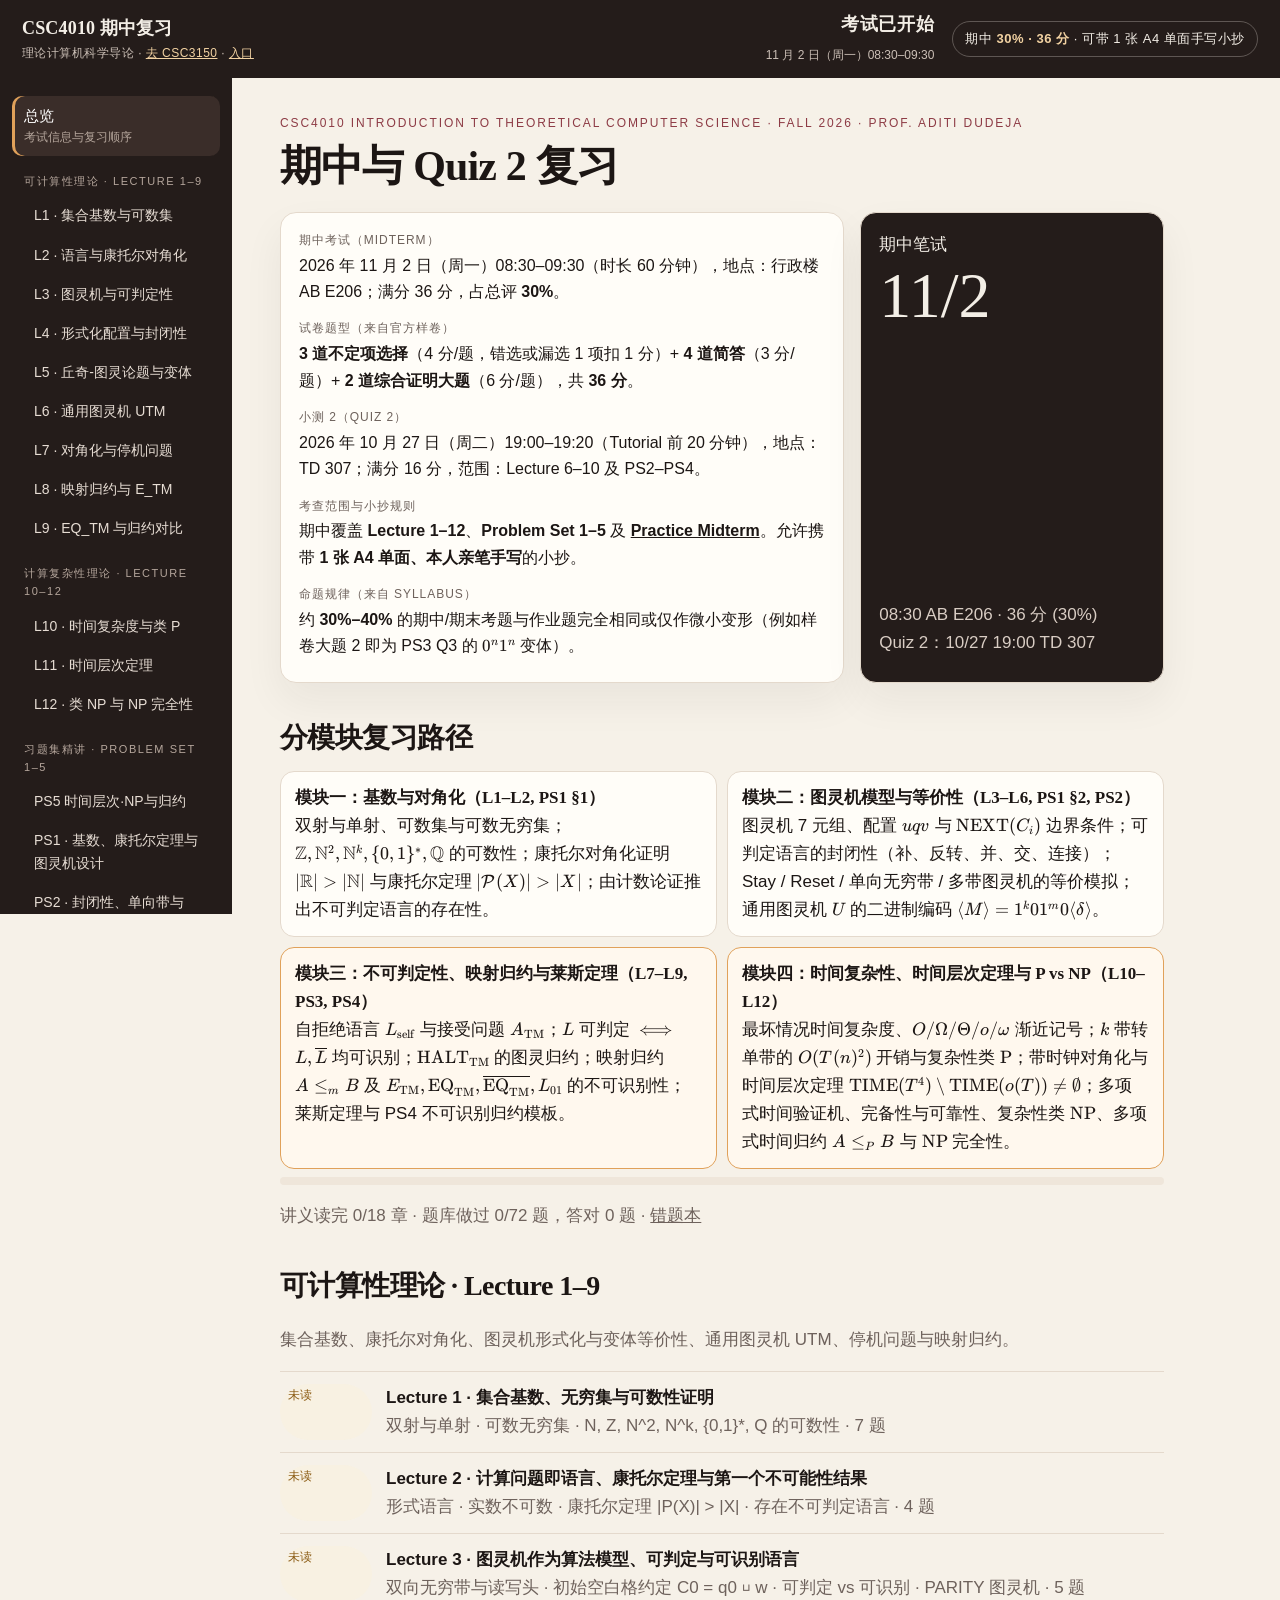
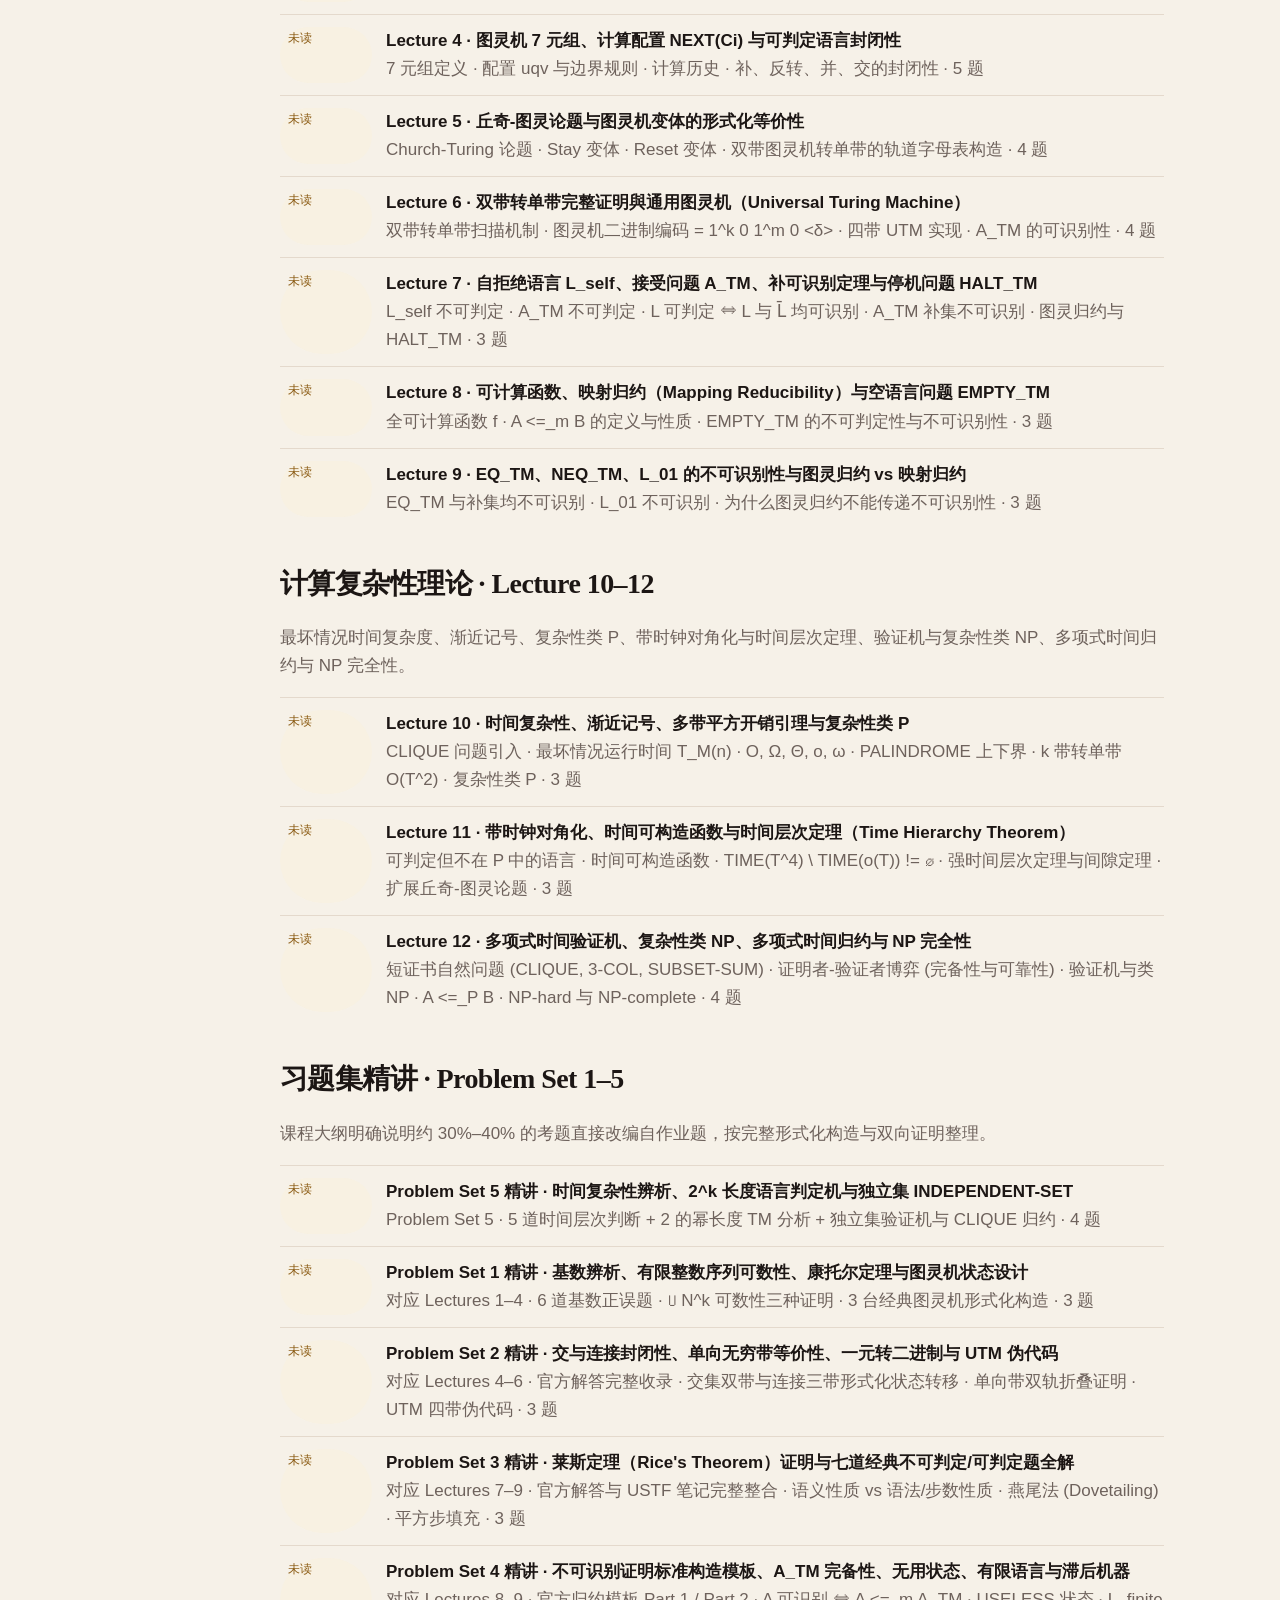
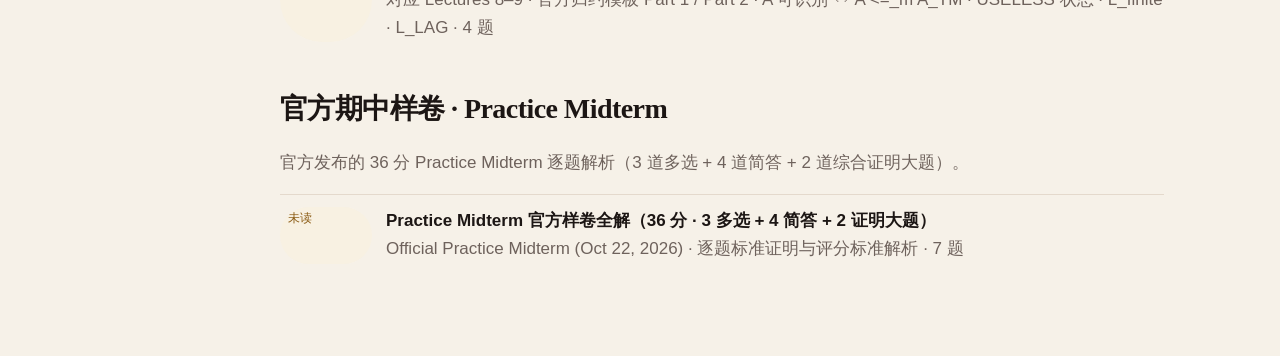
==== 4010/index.html @ 6d979951 "Midterm review site for CSC4010 and CSC3150 - CSC4010: Lecture 1-12 notes, PS1-PS5, Practice Midterm" ====
<!DOCTYPE html>
<html lang="zh-CN">
<head>
  <meta charset="utf-8">
  <meta name="viewport" content="width=device-width, initial-scale=1">
  <title>期中复习</title>
  <link rel="stylesheet" href="../shared/katex/katex.min.css">
  <link rel="stylesheet" href="../shared/site.css">
</head>
<body>
  <header class="topbar">
    <div class="brand" id="brand"></div>
    <div class="countdown" id="countdown"></div>
    <div class="seat" id="seat"></div>
  </header>
  <div class="shell">
    <nav class="nav" id="nav"></nav>
    <main id="main"></main>
  </div>
  <script src="../shared/katex/katex.min.js"></script>
  <script src="../shared/katex/contrib/auto-render.min.js"></script>
  <script src="../shared/engine.js"></script>
  <script src="data/course.js"></script>
  <script src="data/l01.js"></script>
  <script src="data/l02.js"></script>
  <script src="data/l03.js"></script>
  <script src="data/l04.js"></script>
  <script src="data/l05.js"></script>
  <script src="data/l06.js"></script>
  <script src="data/l07.js"></script>
  <script src="data/l08.js"></script>
  <script src="data/l09.js"></script>
  <script src="data/l10.js"></script>
  <script src="data/l11.js"></script>
  <script src="data/l12.js"></script>
  <script src="data/ps1.js"></script>
  <script src="data/ps2.js"></script>
  <script src="data/ps3.js"></script>
  <script src="data/ps4.js"></script>
  <script src="data/ps5.js"></script>
  <script src="data/sample.js"></script>
  <script>Review.start();</script>
</body>
</html>
---- shared/site.css ----
:root {
  --ink: #1c1614;
  --muted: #6e625c;
  --paper: #f6f1e8;
  --paper-2: #fffdf8;
  --line: #e4d9cc;
  --rail: #241c1a;
  --rail-2: #322824;
  --cream: #f3eee6;
  --wine: #8d3b45;
  --wine-soft: #f8ecec;
  --moss: #2c5c50;
  --moss-soft: #e6f1ed;
  --amber: #8a5a12;
  --amber-soft: #f8f1e2;
  --serif: "Iowan Old Style", Palatino, "Palatino Linotype", "Songti SC", "STSong", serif;
  --sans: "Avenir Next", "PingFang SC", "Hiragino Sans GB", "Noto Sans SC", sans-serif;
  --mono: "SF Mono", "IBM Plex Mono", ui-monospace, monospace;
  --shadow: 0 18px 40px rgba(36, 28, 26, 0.06);
}

* { box-sizing: border-box; }
html { scroll-behavior: smooth; }
body {
  margin: 0;
  color: var(--ink);
  background: var(--paper);
  font-family: var(--sans);
  font-size: 17px;
  line-height: 1.65;
}
button, input { font: inherit; }
a { color: inherit; }
.katex { font-size: 1.05em; }

.topbar {
  position: sticky;
  top: 0;
  z-index: 20;
  display: flex;
  align-items: center;
  gap: 18px;
  min-height: 64px;
  padding: 10px 22px;
  background: var(--rail);
  color: var(--cream);
}
.brand {
  display: flex;
  flex-direction: column;
  min-width: 180px;
}
.brand b {
  font-family: var(--serif);
  font-size: 18px;
  font-weight: 600;
  letter-spacing: 0.01em;
}
.brand span { color: #cbbfb6; font-size: 12px; letter-spacing: 0.04em; }
.brand a { color: #f2d2a2; }
.countdown {
  margin-left: auto;
  text-align: right;
}
.countdown strong {
  display: block;
  font-variant-numeric: tabular-nums;
  font-size: 18px;
  letter-spacing: 0.04em;
}
.countdown span { color: #cbbfb6; font-size: 12px; }
.seat {
  border: 1px solid rgba(243, 238, 230, 0.28);
  border-radius: 999px;
  padding: 6px 12px;
  font-size: 13px;
  letter-spacing: 0.04em;
}
.seat b { color: #f2d2a2; }

.shell { display: grid; grid-template-columns: 232px 1fr; min-height: calc(100vh - 64px); }
.nav {
  background: var(--rail);
  color: var(--cream);
  padding: 18px 12px 32px;
  position: sticky;
  top: 64px;
  height: calc(100vh - 64px);
  overflow: auto;
}
.nav a {
  display: block;
  text-decoration: none;
  border-radius: 10px;
  padding: 8px 12px;
  color: #e7ddd4;
  font-size: 15px;
}
.nav a small { display: block; color: #b5a69c; font-size: 12px; }
.nav a:hover { background: var(--rail-2); }
.nav a.active { background: #3a2d29; color: white; box-shadow: inset 3px 0 0 #e0a15a; }
.nav .group {
  margin: 16px 12px 6px;
  color: #b5a69c;
  font-size: 11px;
  letter-spacing: 0.14em;
  text-transform: uppercase;
}
.nav a.sub { padding-left: 22px; font-size: 14px; }

main { padding: 36px 48px 80px; max-width: 980px; }
.kicker {
  margin: 0 0 8px;
  color: var(--wine);
  font-size: 12px;
  letter-spacing: 0.16em;
  text-transform: uppercase;
}
h1, h2, h3 { font-family: var(--serif); font-weight: 600; letter-spacing: -0.02em; }
h1 { font-size: 42px; line-height: 1.15; margin: 0 0 12px; }
h2 { font-size: 28px; margin: 32px 0 10px; }
h3 { font-size: 20px; margin: 22px 0 8px; }
.lede { font-size: 19px; color: #3d342f; max-width: 68ch; }
.muted { color: var(--muted); }

.facts {
  display: grid;
  grid-template-columns: 1.3fr 0.7fr;
  gap: 16px;
  margin: 22px 0;
}
.card {
  background: var(--paper-2);
  border: 1px solid var(--line);
  border-radius: 16px;
  padding: 18px 18px 8px;
  box-shadow: var(--shadow);
}
.card dl { margin: 0; }
.card dt { color: var(--muted); font-size: 12px; letter-spacing: 0.08em; text-transform: uppercase; }
.card dd { margin: 2px 0 14px; font-size: 16px; }
.seat-card {
  background: var(--rail);
  color: var(--cream);
  display: flex;
  flex-direction: column;
  justify-content: space-between;
  min-height: 180px;
}
.seat-card .big {
  font-family: var(--serif);
  font-size: 64px;
  line-height: 0.9;
  margin: 8px 0;
}
.seat-card p { color: #d9cdc4; margin-top: 0; }

.timeline { list-style: none; margin: 8px 0 0; padding: 0; }
.timeline li {
  display: grid;
  grid-template-columns: 92px 1fr;
  gap: 14px;
  padding: 12px 0;
  border-top: 1px solid var(--line);
}
.timeline a { text-decoration: none; }
.timeline a:hover b { color: var(--wine); }
.tag {
  display: inline-block;
  border-radius: 999px;
  padding: 2px 8px;
  font-size: 12px;
  background: var(--moss-soft);
  color: var(--moss);
}
.tag.warn { background: var(--amber-soft); color: var(--amber); }
.tag.out { background: #eee; color: #777; }

.plan { display: grid; grid-template-columns: 1fr 1fr; gap: 10px; margin-top: 8px; }
.plan article {
  border: 1px solid var(--line);
  border-radius: 14px;
  padding: 12px 14px;
  background: var(--paper-2);
}
.plan b { display: block; font-family: var(--serif); }
.plan .today { border-color: #e0a15a; background: #fff8ee; }

.note h2 { margin-top: 8px; }
.note h3 { border-top: 1px solid var(--line); padding-top: 18px; }
.callout {
  border-radius: 14px;
  padding: 12px 14px;
  margin: 14px 0;
}
.callout.must { background: var(--moss-soft); }
.callout.trap { background: var(--wine-soft); }
.callout.ex { background: var(--amber-soft); }
.callout strong { font-family: var(--serif); }
.note ul { padding-left: 1.2em; }
.note li { margin: 4px 0; }
.formula {
  overflow-x: auto;
  padding: 4px 0 8px;
}

.toolbar { display: flex; flex-wrap: wrap; gap: 8px; margin: 14px 0 18px; }
.toolbar button, .btn {
  border: 1px solid var(--line);
  background: var(--paper-2);
  color: var(--ink);
  border-radius: 999px;
  padding: 7px 12px;
  cursor: pointer;
  text-decoration: none;
  display: inline-block;
}
.toolbar button.active, .btn.primary {
  background: var(--ink);
  color: var(--cream);
  border-color: var(--ink);
}
.btn.primary { padding: 10px 16px; }
.btn.ghost { background: transparent; }

.q {
  background: var(--paper-2);
  border: 1px solid var(--line);
  border-radius: 18px;
  padding: 20px;
  box-shadow: var(--shadow);
}
.q-meta { color: var(--muted); font-size: 13px; letter-spacing: 0.06em; }
.choices { display: flex; flex-direction: column; gap: 8px; margin: 14px 0; }
.choice {
  display: flex;
  gap: 10px;
  align-items: flex-start;
  border: 1px solid var(--line);
  border-radius: 12px;
  padding: 10px 12px;
  cursor: pointer;
  background: #fff;
}
.choice.good { border-color: var(--moss); background: var(--moss-soft); }
.choice.bad { border-color: var(--wine); background: var(--wine-soft); }
.why {
  border-top: 1px solid var(--line);
  margin-top: 8px;
  padding-top: 10px;
}
.q-nav { display: flex; justify-content: space-between; gap: 8px; margin-top: 14px; }
.dots { display: flex; flex-wrap: wrap; gap: 6px; margin: 8px 0 14px; }
.dots button {
  width: 28px; height: 28px; border-radius: 8px;
  border: 1px solid var(--line); background: white; cursor: pointer;
}
.dots button.on { outline: 2px solid var(--ink); }
.dots button.ok { background: var(--moss-soft); }
.dots button.no { background: var(--wine-soft); }

.cardface {
  min-height: 240px;
  border-radius: 18px;
  background: var(--paper-2);
  border: 1px solid var(--line);
  box-shadow: var(--shadow);
  padding: 28px;
  display: flex;
  align-items: center;
  justify-content: center;
  text-align: center;
  cursor: pointer;
}
.cardface .back { color: #3d342f; }
.card-actions { display: flex; gap: 8px; margin-top: 12px; }

.sheet {
  background: white;
  border: 1px solid var(--line);
  border-radius: 16px;
  padding: 22px 22px 8px;
}
.sheet-grid { columns: 2; column-gap: 28px; }
.sheet h3 { break-after: avoid; }
.sheet p, .sheet li { break-inside: avoid; }

.progress {
  height: 8px; background: #efe6da; border-radius: 99px; overflow: hidden; margin: 8px 0 16px;
}
.progress span { display: block; height: 100%; background: var(--moss); }

@media (max-width: 860px) {
  .shell { grid-template-columns: 1fr; }
  .nav { position: sticky; top: 64px; height: auto; display: flex; gap: 4px; overflow: auto; padding: 8px; }
  .nav .group { display: none; }
  .nav a { white-space: nowrap; }
  .nav a small { display: none; }
  main { padding: 22px 16px 64px; }
  h1 { font-size: 32px; }
  .facts, .plan, .sheet-grid { grid-template-columns: 1fr; columns: 1; }
  .topbar { flex-wrap: wrap; }
  .countdown { margin-left: 0; text-align: left; }
}

@media print {
  .topbar, .nav, .toolbar, .no-print { display: none !important; }
  body { background: white; }
  .shell { display: block; }
  main { max-width: none; padding: 0; }
  .sheet { border: none; box-shadow: none; }
}

/* --- shared engine additions --- */
.nav a.read::after { content: " ✓"; color: #9fc5b6; font-size: 12px; }
.sources { display: flex; flex-wrap: wrap; gap: 6px; align-items: center; color: var(--muted); font-size: 14px; }
.sources a {
  border: 1px solid var(--line); border-radius: 999px; padding: 2px 10px;
  background: var(--paper-2); text-decoration: none; font-size: 13px;
}
.sources a:hover { border-color: var(--ink); }
.toc {
  background: var(--paper-2); border: 1px solid var(--line); border-radius: 14px;
  padding: 12px 16px; margin: 16px 0 8px; font-size: 15px;
}
.toc b { font-family: var(--serif); }
.toc ol { margin: 6px 0 0; padding-left: 1.4em; columns: 2; column-gap: 24px; }
.toc a { text-decoration: none; }
.toc a:hover { color: var(--wine); }
.note h2 { border-top: 2px solid var(--ink); padding-top: 14px; margin-top: 36px; scroll-margin-top: 80px; }
.note h2:first-child { margin-top: 8px; }
.note h3 { scroll-margin-top: 80px; }
.note table, .sheet table {
  border-collapse: collapse; margin: 12px 0; font-size: 15px; background: var(--paper-2);
  display: block; overflow-x: auto; max-width: 100%;
}
.note th, .note td, .sheet th, .sheet td { border: 1px solid var(--line); padding: 6px 10px; text-align: left; vertical-align: top; }
.note th, .sheet th { background: #f1e9de; font-weight: 600; }
.note pre, .sheet pre {
  background: #2a211e; color: #f3eee6; border-radius: 12px; padding: 12px 14px;
  overflow-x: auto; font: 14px/1.5 var(--mono); white-space: pre;
}
.note code { font-family: var(--mono); font-size: 0.9em; background: #efe6da; border-radius: 5px; padding: 1px 5px; }
.note pre code { background: none; padding: 0; }
details.solve {
  border: 1px solid var(--line); border-left: 4px solid var(--amber); border-radius: 12px;
  background: var(--paper-2); margin: 12px 0; padding: 0 14px;
}
details.solve > summary { cursor: pointer; padding: 10px 0; font-weight: 600; }
details.solve > summary::marker { color: var(--amber); }
details.solve[open] > summary { border-bottom: 1px dashed var(--line); margin-bottom: 8px; }
details.solve > div { padding-bottom: 10px; }
.callout p:last-child { margin-bottom: 4px; }
.callout ul { margin: 6px 0; }
.q-body { font-size: 18px; margin: 10px 0 4px; }
.q-body p { margin: 6px 0; }
.toolbar select {
  border: 1px solid var(--line); background: var(--paper-2); border-radius: 999px; padding: 7px 12px; font: inherit;
}
.chapter-end { border-top: 1px solid var(--line); padding-top: 18px; margin-top: 36px; }
.cardface > div { max-width: 60ch; font-size: 19px; }
.cardface.flipped { background: #fbf6ee; border-color: #d9c7ad; }
.card-actions { align-items: center; }
.sheet h3 { margin-top: 14px; }
.tm-tape { display: flex; gap: 6px; overflow-x: auto; padding: 10px 4px 14px; }
.tm-cell {
  min-width: 54px; border: 1px solid var(--line); border-radius: 10px;
  background: white; padding: 6px 8px; text-align: center;
  display: flex; flex-direction: column; align-items: center; gap: 2px;
}
.tm-cell small { color: var(--muted); font-size: 11px; font-family: var(--mono); }
.tm-cell b { font-family: var(--mono); font-size: 20px; }
.tm-cell span { font-size: 11px; color: var(--wine); font-family: var(--mono); min-height: 15px; }
.tm-cell.active { border: 2px solid var(--wine); background: var(--wine-soft); }
tr.tm-hit td { background: var(--moss-soft); }
tr.tm-next td { background: var(--amber-soft); }
@media (max-width: 860px) { .toc ol { columns: 1; } }
@media print { .toc, .sources, .chapter-end { display: none !important; } details.solve { border: none; } }
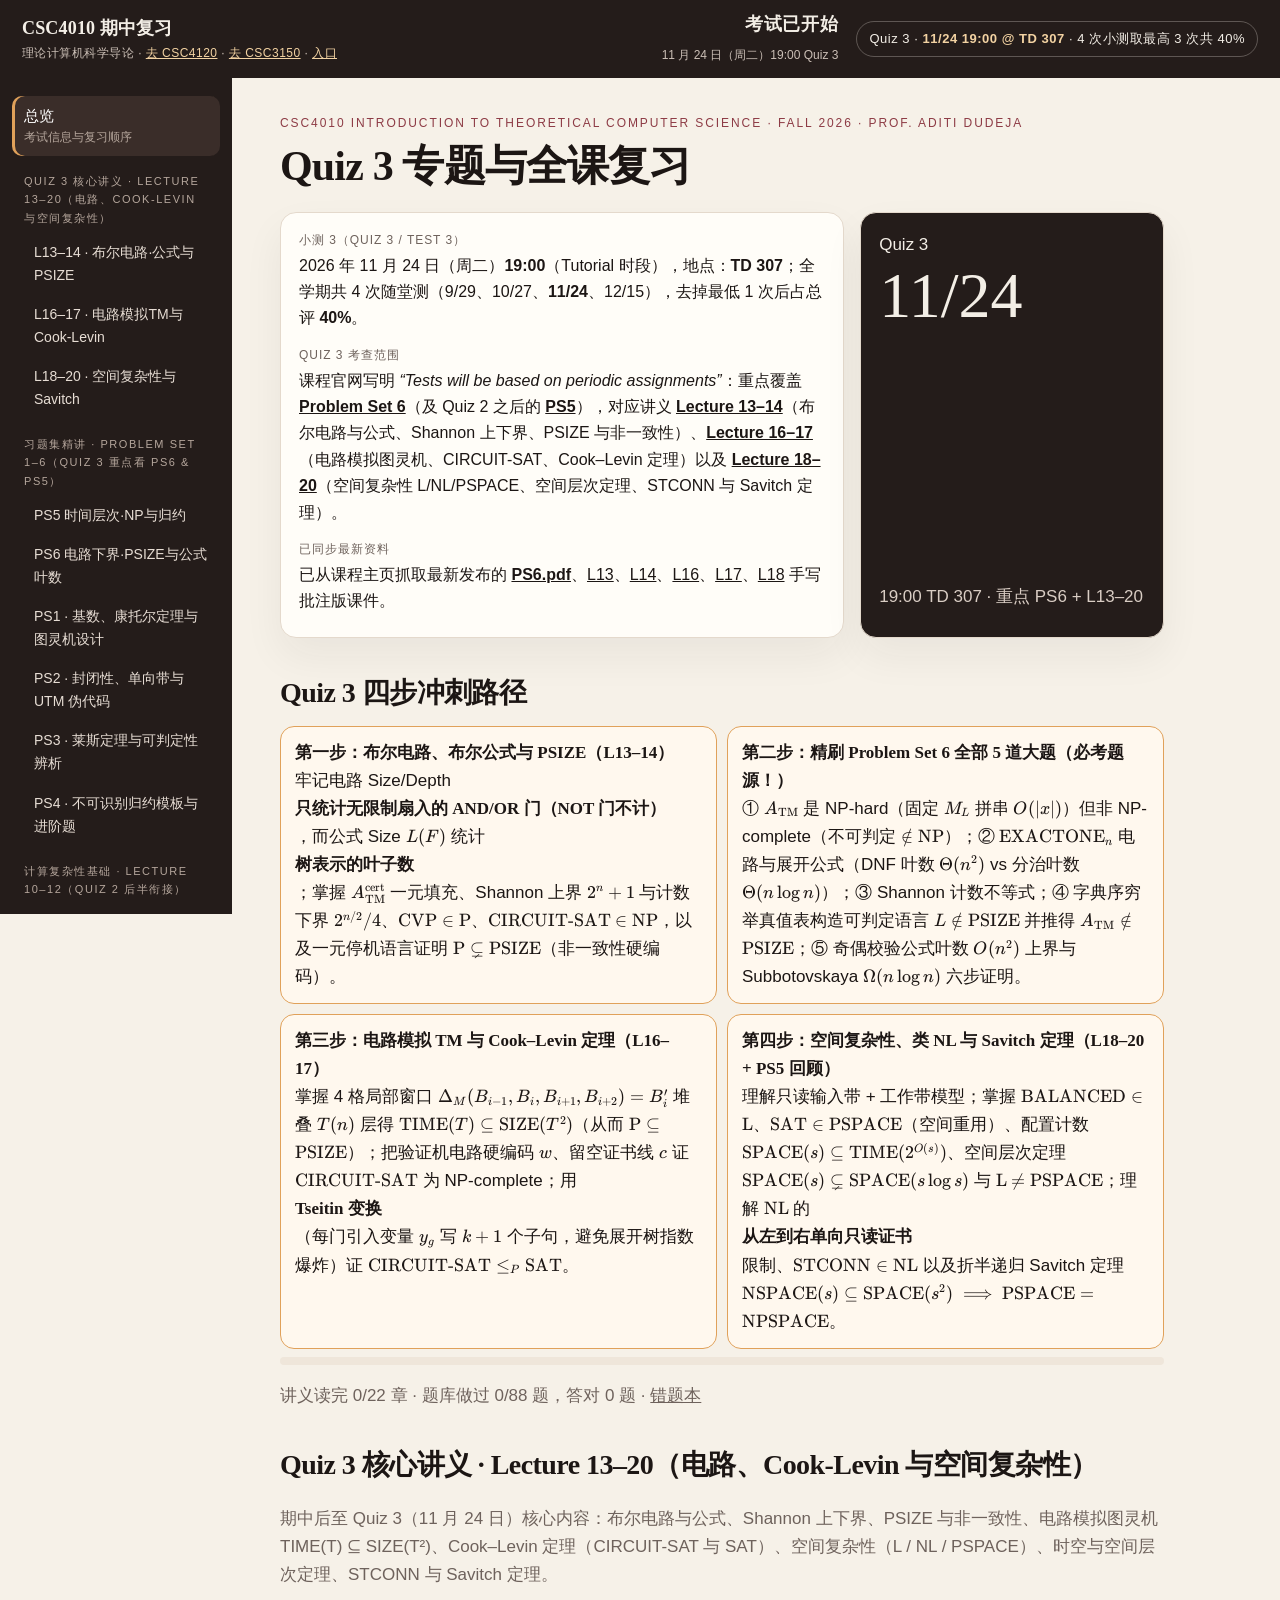
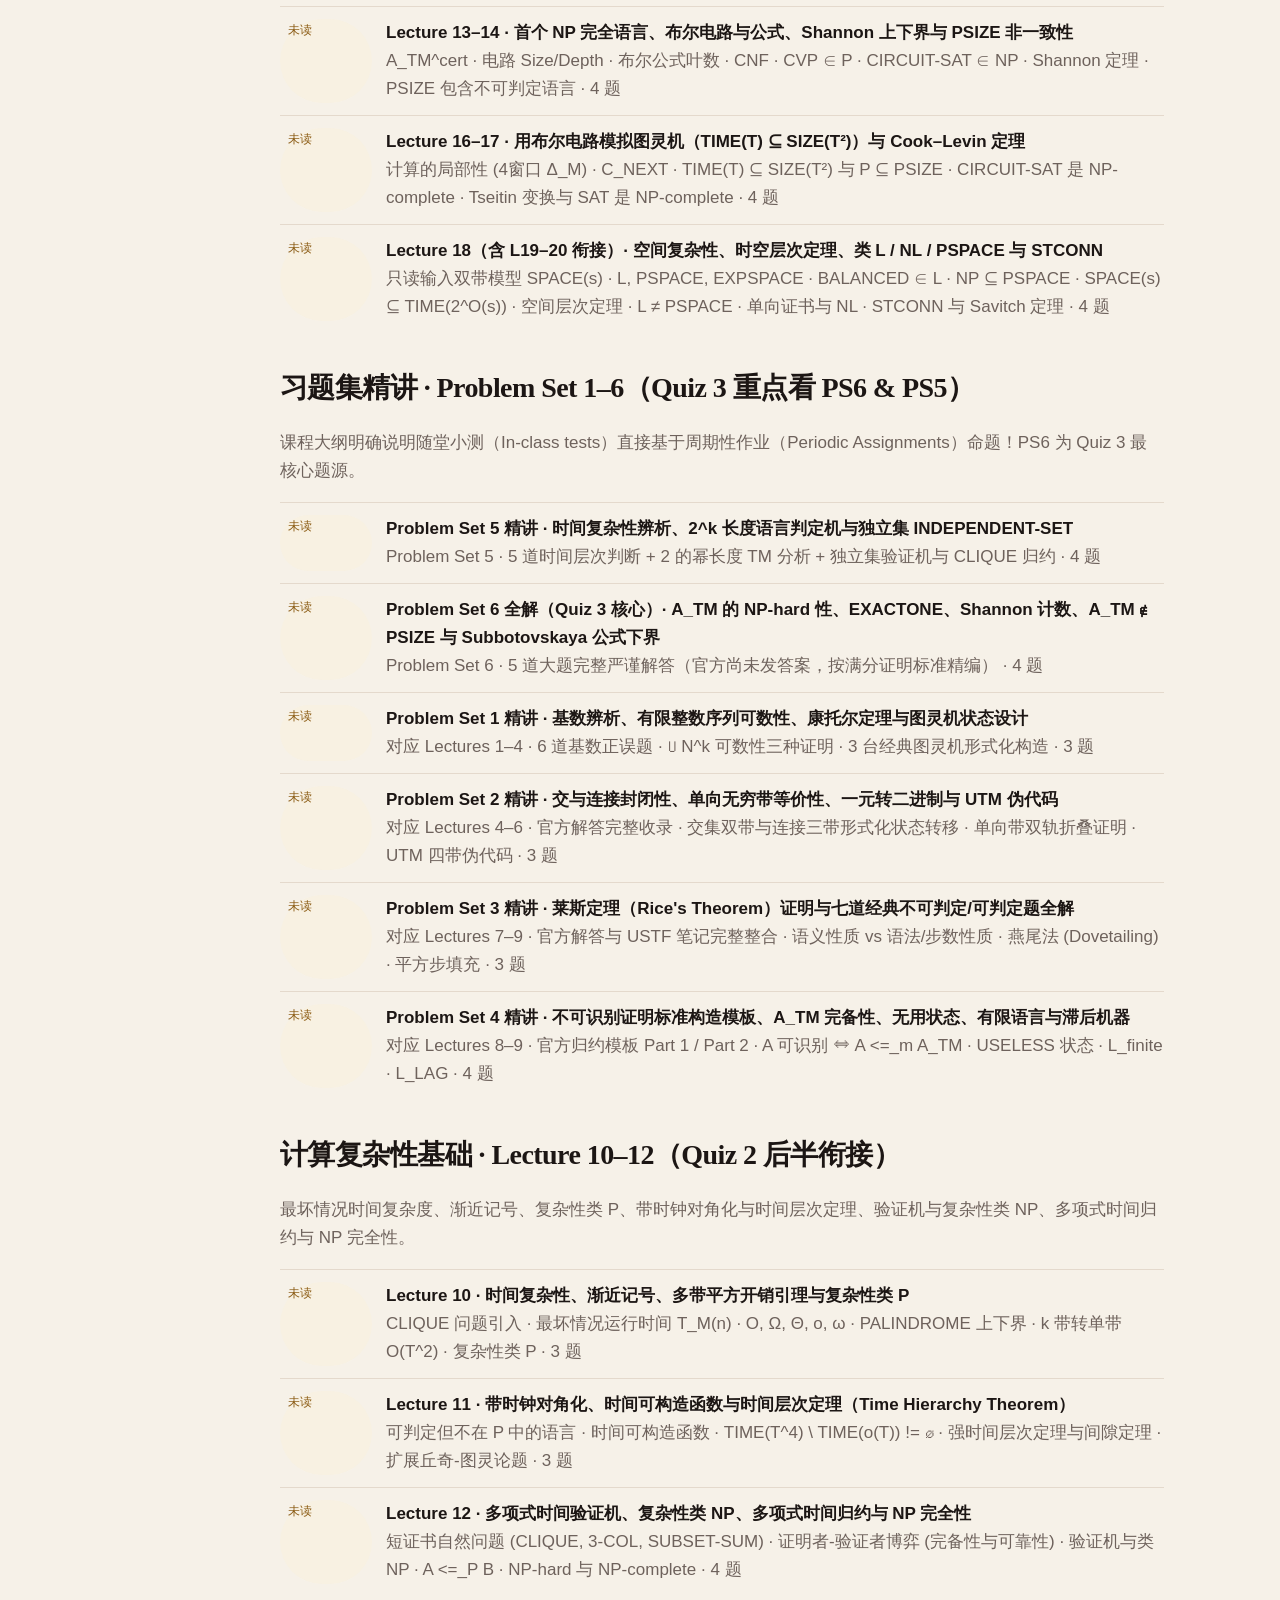
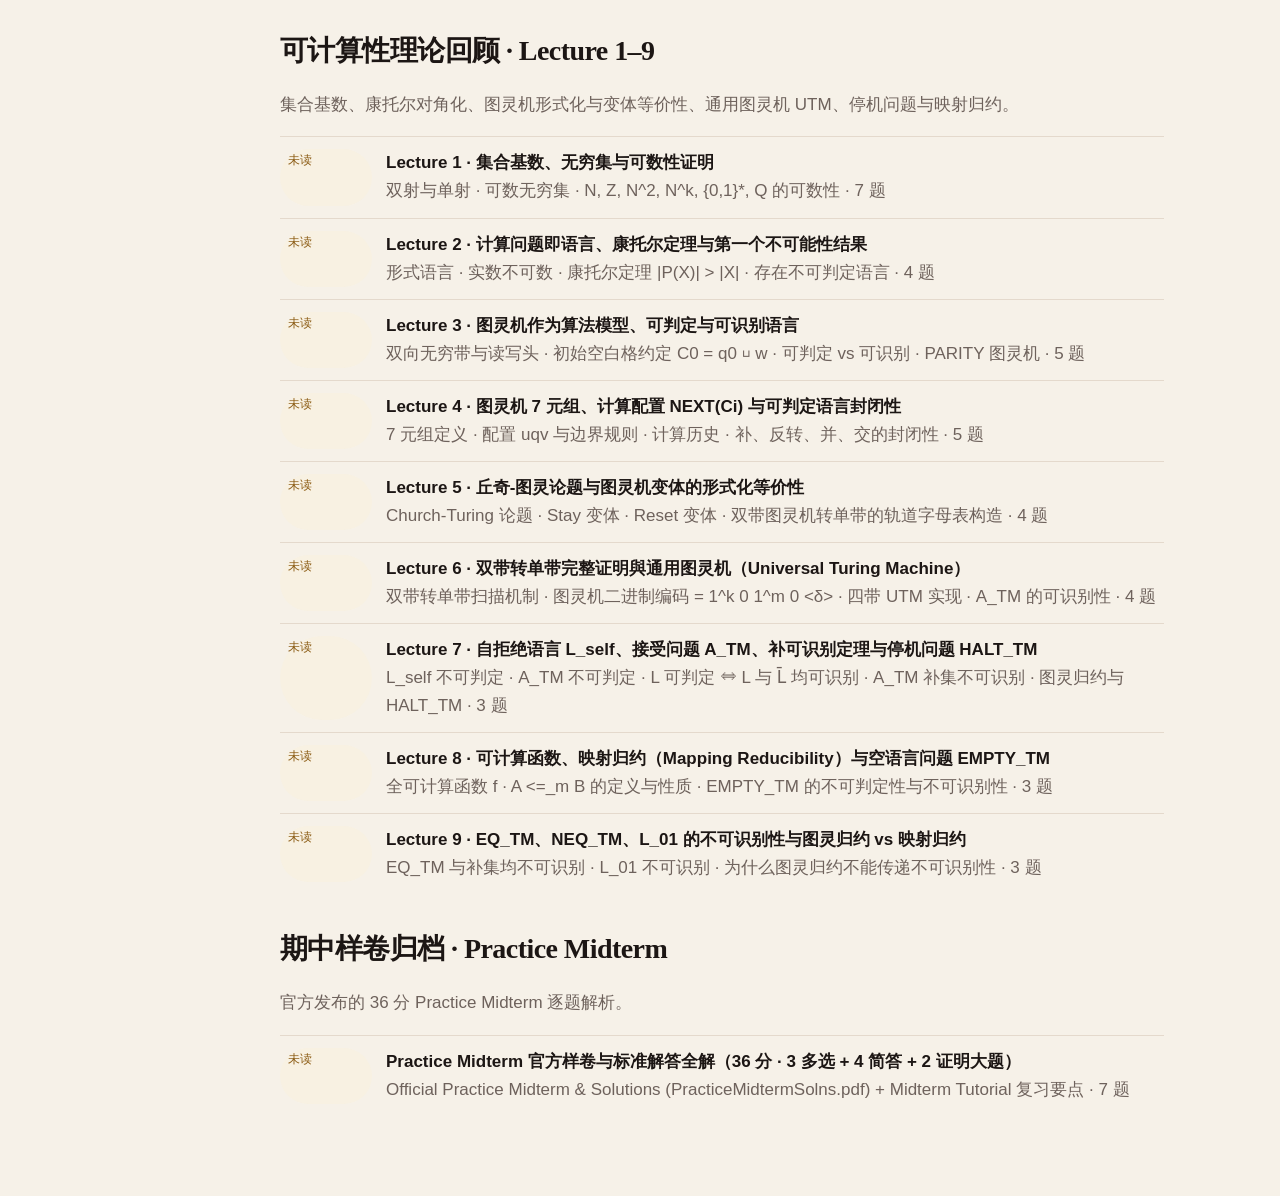
==== commit 8f673dfa: "Add CSC4010 Quiz 3 review materials (Lectures 13-18, Cook-Levin, Space Complexity, and PS6 solutions" ====
--- a/4010/index.html
+++ b/4010/index.html
@@ -33,11 +33,15 @@
   <script src="data/l10.js"></script>
   <script src="data/l11.js"></script>
   <script src="data/l12.js"></script>
+  <script src="data/l13_14.js"></script>
+  <script src="data/l16_17.js"></script>
+  <script src="data/l18.js"></script>
   <script src="data/ps1.js"></script>
   <script src="data/ps2.js"></script>
   <script src="data/ps3.js"></script>
   <script src="data/ps4.js"></script>
   <script src="data/ps5.js"></script>
+  <script src="data/ps6.js"></script>
   <script src="data/sample.js"></script>
   <script>Review.start();</script>
 </body>
